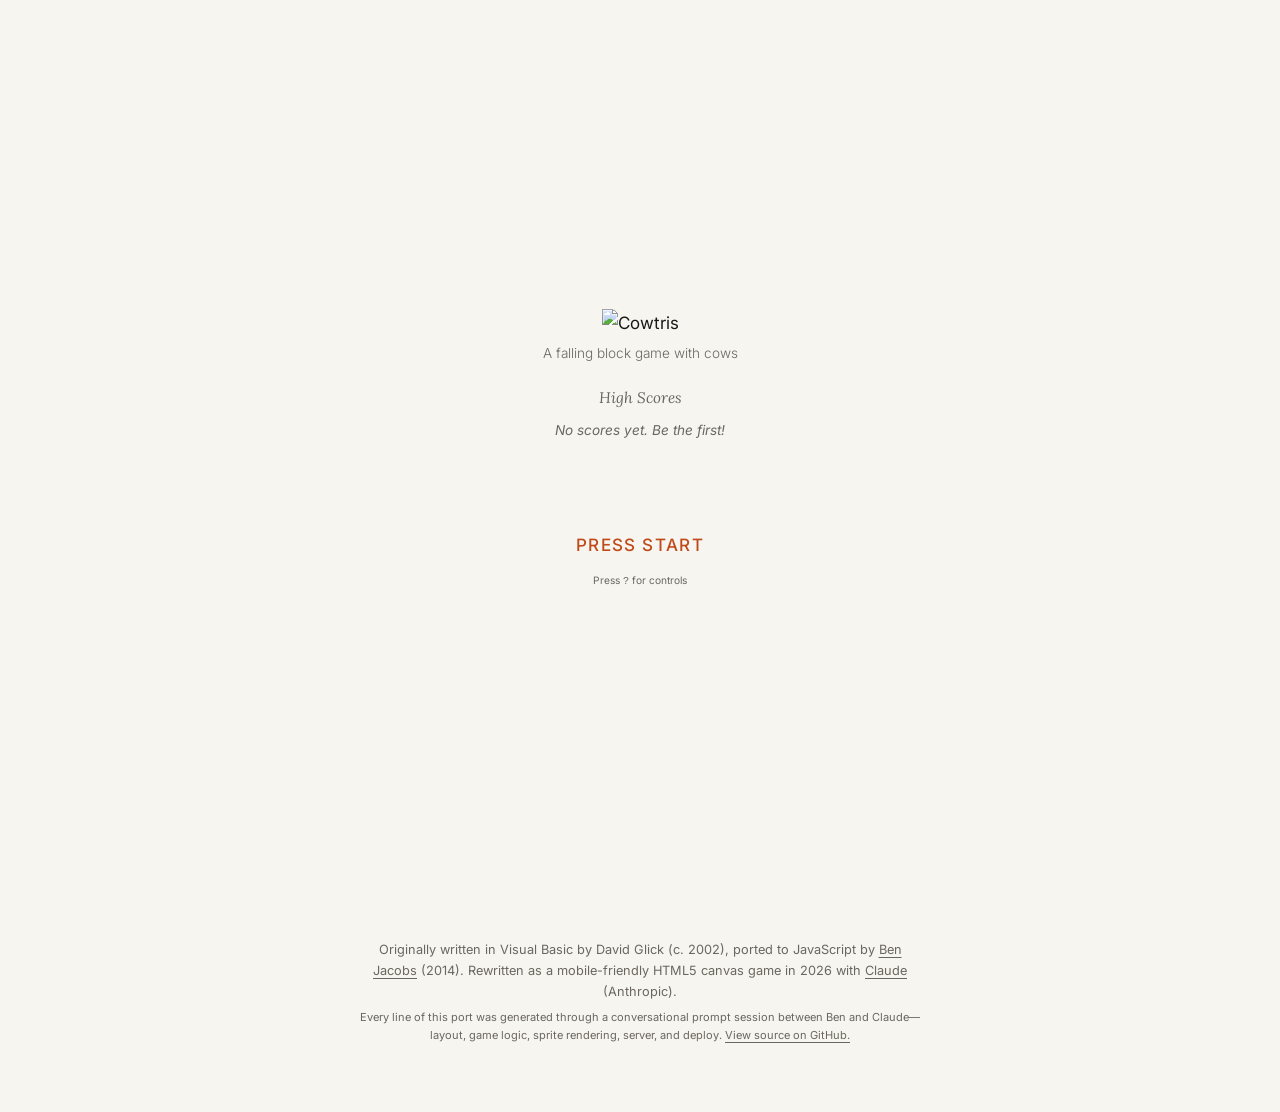
==== web/index.html @ f8af2add "Enlarge touch controls and maximize play area on mobile - Touch arrow buttons: 72x56px (was 60x50), " ====
<!DOCTYPE html>
<html lang="en" data-theme="light">
<head>
  <meta charset="UTF-8">
  <meta name="viewport" content="width=device-width, initial-scale=1.0, user-scalable=no">
  <title>Cowtris &middot; Ben Jacobs</title>
  <meta name="description" content="A falling block game with cows. Mobile-friendly Tetris variant with cow breeds.">
  <meta name="author" content="Ben Jacobs">
  <meta name="date" content="2026-03-13">
  <meta name="dcterms.created" content="2026-03-13">
  <meta name="dcterms.modified" content="2026-03-13">
  <link rel="preconnect" href="https://fonts.googleapis.com">
  <link rel="preconnect" href="https://fonts.gstatic.com" crossorigin>
  <link href="https://fonts.googleapis.com/css2?family=Lora:ital,wght@0,400;0,500;1,400;1,500&family=Inter:wght@300;400;500&display=swap" rel="stylesheet">
  <style>
    /* ── Tokens ── */
    :root {
      --bg:       #f7f5f0;
      --bg2:      #eeeae2;
      --text:     #1a1916;
      --muted:    #6b6760;
      --border:   #d8d4cc;
      --accent:   #c04a1a;
      --link:     #1a5276;
      --surface:  #ffffff;
      --cell-size: 28px;
    }

    [data-theme="dark"] {
      --bg:       #141210;
      --bg2:      #1e1b18;
      --text:     #e8e4dc;
      --muted:    #8a8680;
      --border:   #302c28;
      --accent:   #e06030;
      --link:     #7bafd4;
      --surface:  #1e1b18;
    }

    *, *::before, *::after { box-sizing: border-box; margin: 0; padding: 0; }

    html { font-size: 17px; overflow-x: hidden; }

    body {
      font-family: 'Inter', -apple-system, system-ui, sans-serif;
      background: var(--bg);
      color: var(--text);
      line-height: 1.65;
      -webkit-font-smoothing: antialiased;
      transition: background 0.25s, color 0.25s;
      min-height: 100vh;
      touch-action: pan-y;
      overflow-x: hidden;
    }

    .toggle {
      position: fixed;
      top: 1.25rem;
      right: 1.25rem;
      width: 36px;
      height: 36px;
      border-radius: 50%;
      border: 1px solid var(--border);
      background: var(--surface);
      color: var(--muted);
      cursor: pointer;
      display: flex;
      align-items: center;
      justify-content: center;
      font-size: 14px;
      transition: border-color 0.2s, background 0.25s, color 0.2s;
      z-index: 100;
    }
    .toggle:hover { border-color: var(--muted); color: var(--text); }

    .page {
      max-width: 620px;
      margin: 0 auto;
      padding: 3rem 1.5rem 4rem;
    }

    .back {
      display: inline-block;
      font-size: 0.825rem;
      color: var(--muted);
      text-decoration: none;
      margin-bottom: 1.5rem;
    }
    .back:hover { color: var(--accent); }

    /* ── Title image ── */
    .title-img {
      display: block;
      max-width: 300px;
      height: auto;
      margin-bottom: 0.15rem;
      image-rendering: pixelated;
    }

    .subtitle {
      font-size: 0.85rem;
      color: var(--muted);
      font-weight: 300;
      margin-bottom: 1.5rem;
    }

    /* ── Game Layout ── */
    .game-wrap {
      display: flex;
      gap: 1.25rem;
      align-items: flex-start;
      justify-content: center;
    }

    .board-col { flex-shrink: 0; }

    canvas#game {
      display: block;
      border: 2px solid var(--border);
      border-radius: 4px;
      image-rendering: pixelated;
    }

    .side-col {
      display: flex;
      flex-direction: column;
      gap: 0;
      width: 180px;
      min-width: 180px;
      max-width: 180px;
      flex-shrink: 0;
    }

    /* ── Info panel with cowback background ── */
    .info-panel {
      background-image: url('/assets/images/cowback.png');
      background-size: cover;
      background-position: center;
      border: 1px solid var(--border);
      border-radius: 6px;
      padding: 0.75rem 1rem;
      position: relative;
    }

    [data-theme="dark"] .info-panel {
      filter: invert(0.85) hue-rotate(180deg);
    }

    .info-table {
      width: 100%;
      border-collapse: collapse;
      table-layout: fixed;
    }

    .info-table td {
      padding: 0.4rem 0.25rem;
      font-size: 0.85rem;
      font-weight: bold;
      font-family: sans-serif;
      text-align: center;
    }

    .info-table td:first-child {
      text-align: left;
      color: var(--text);
      white-space: nowrap;
      padding-right: 0.5rem;
      width: 3rem;
    }

    .info-table td:last-child {
      color: maroon;
      text-align: right;
      font-variant-numeric: tabular-nums;
    }

    [data-theme="dark"] .info-table td:last-child { color: maroon; }

    canvas#preview {
      display: block;
      image-rendering: pixelated;
      margin: 0 auto;
      width: 80px;
      height: 40px;
    }

    .breed-name {
      font-size: 0.7rem;
      color: maroon;
      font-style: italic;
      text-align: center;
      margin-top: 0.15rem;
      white-space: nowrap;
      overflow: hidden;
      text-overflow: ellipsis;
      max-width: 100%;
    }

    /* ── Mobile info strip (hidden on desktop, shown on mobile) ── */
    .mobile-info {
      display: none;
    }

    /* ── Controls ── */
    .controls-hint {
      font-size: 0.7rem;
      color: var(--muted);
      margin-top: 1.25rem;
      text-align: center;
      line-height: 1.6;
    }

    .controls-hint kbd {
      display: inline-block;
      background: var(--bg2);
      border: 1px solid var(--border);
      border-radius: 3px;
      padding: 0.1em 0.4em;
      font-family: inherit;
      font-size: 0.65rem;
    }

    /* ── Touch Controls ── */
    .touch-controls {
      display: none;
      justify-content: center;
      gap: 0.5rem;
      margin-top: 1rem;
      flex-wrap: wrap;
    }

    .touch-btn {
      width: 60px;
      height: 60px;
      border-radius: 12px;
      border: 1px solid var(--border);
      background: var(--surface);
      color: var(--text);
      font-size: 1.4rem;
      display: flex;
      align-items: center;
      justify-content: center;
      cursor: pointer;
      user-select: none;
      -webkit-user-select: none;
      -webkit-tap-highlight-color: transparent;
      transition: background 0.1s;
    }
    .touch-btn:active { background: var(--bg2); }

    .touch-row {
      display: flex;
      gap: 0.5rem;
      justify-content: center;
    }

    /* ── Music Player ── */
    .music-bar {
      display: flex;
      align-items: center;
      flex-wrap: wrap;
      gap: 0.4rem;
      margin-top: 0.5rem;
      padding: 0.5rem 0.6rem;
      background: var(--bg2);
      border: 1px solid var(--border);
      border-radius: 6px;
      font-size: 0.7rem;
      color: var(--muted);
    }

    .music-bar button {
      background: var(--surface);
      border: 1px solid var(--border);
      border-radius: 6px;
      color: var(--text);
      cursor: pointer;
      font-size: 1.2rem;
      width: 36px;
      height: 36px;
      display: flex;
      align-items: center;
      justify-content: center;
      -webkit-tap-highlight-color: transparent;
      transition: border-color 0.2s, background 0.1s;
    }
    .music-bar button:hover { border-color: var(--muted); color: var(--accent); }
    .music-bar button:active { background: var(--bg2); }

    .music-bar .track-name {
      width: 100%;
      overflow: hidden;
      text-overflow: ellipsis;
      white-space: nowrap;
      font-size: 0.6rem;
      text-align: center;
      order: 1;
    }

    .music-bar input[type="range"] {
      flex: 1;
      min-width: 40px;
      height: 6px;
      accent-color: var(--accent);
      cursor: pointer;
    }

    /* ── Buttons ── */
    .btn-row {
      display: flex;
      gap: 0.5rem;
      margin-top: 0.75rem;
    }

    .btn {
      flex: 1;
      padding: 0.5rem;
      border: 1px solid var(--border);
      border-radius: 6px;
      background: var(--surface);
      color: var(--text);
      font-family: inherit;
      font-size: 0.75rem;
      cursor: pointer;
      transition: border-color 0.2s, background 0.1s;
    }
    .btn:hover { border-color: var(--muted); }
    .btn:active { background: var(--bg2); }

    /* ── Score Table (shared by attract + game-over) ── */
    .score-table {
      width: 100%;
      border-collapse: collapse;
      font-size: 0.8rem;
    }

    .score-table th {
      text-align: left;
      font-weight: 500;
      color: var(--muted);
      font-size: 0.65rem;
      text-transform: uppercase;
      letter-spacing: 0.06em;
      padding: 0.35rem 0;
      border-bottom: 1px solid var(--border);
    }

    .score-table td {
      padding: 0.4rem 0;
      border-bottom: 1px solid var(--border);
    }

    .score-table .rank { color: var(--muted); width: 2rem; }
    .score-table .score-col { text-align: right; font-variant-numeric: tabular-nums; }
    .score-table .rows-col { text-align: right; font-variant-numeric: tabular-nums; color: var(--muted); }
    .score-table .highlight td { color: var(--accent); font-weight: 500; }

    .score-empty {
      font-size: 0.8rem;
      color: var(--muted);
      font-style: italic;
    }

    /* ── Attract Screen (arcade-style) ── */
    .attract {
      position: fixed;
      inset: 0;
      background: var(--bg);
      z-index: 200;
      display: flex;
      flex-direction: column;
      align-items: center;
      justify-content: center;
      padding: 1.5rem;
      text-align: center;
      cursor: pointer;
    }

    .attract.hidden { display: none; }

    .attract .title-img {
      max-width: 280px;
      margin-bottom: 0.25rem;
    }

    .attract .subtitle {
      font-size: 0.8rem;
      color: var(--muted);
      margin-bottom: 1.25rem;
    }

    .attract .scores-wrap {
      width: 100%;
      max-width: 340px;
      margin-bottom: 1.5rem;
      min-height: 120px;
    }

    .attract .scores-wrap h2 {
      font-family: 'Lora', Georgia, serif;
      font-size: 0.9rem;
      font-weight: 400;
      font-style: italic;
      color: var(--muted);
      margin-bottom: 0.5rem;
    }

    .attract .score-table tr {
      opacity: 0;
      transform: translateY(6px);
      transition: opacity 0.3s ease, transform 0.3s ease;
    }

    .attract .score-table tr.revealed {
      opacity: 1;
      transform: translateY(0);
    }

    .attract .start-prompt {
      font-size: 1rem;
      font-weight: 500;
      color: var(--accent);
      animation: blink 1.2s step-end infinite;
      letter-spacing: 0.08em;
    }

    @keyframes blink {
      0%, 100% { opacity: 1; }
      50% { opacity: 0; }
    }

    .attract .help-hint {
      margin-top: 0.75rem;
      font-size: 0.6rem;
      color: var(--muted);
    }

    /* ── Help Overlay ── */
    .help-overlay {
      display: none;
      position: fixed;
      inset: 0;
      background: rgba(0,0,0,0.5);
      z-index: 300;
      align-items: center;
      justify-content: center;
    }

    .help-overlay.active { display: flex; }

    .help-box {
      background: var(--surface);
      border: 1px solid var(--border);
      border-radius: 10px;
      padding: 1.5rem 2rem;
      max-width: 320px;
      width: 90%;
    }

    .help-box h3 {
      font-family: 'Lora', Georgia, serif;
      font-size: 1rem;
      font-weight: 400;
      margin-bottom: 0.75rem;
    }

    .help-box table {
      width: 100%;
      font-size: 0.75rem;
      border-collapse: collapse;
    }

    .help-box td {
      padding: 0.3rem 0;
    }

    .help-box td:first-child {
      color: var(--muted);
      width: 40%;
    }

    .help-box kbd {
      display: inline-block;
      background: var(--bg2);
      border: 1px solid var(--border);
      border-radius: 3px;
      padding: 0.1em 0.4em;
      font-family: inherit;
      font-size: 0.65rem;
    }

    .help-box .close-help {
      margin-top: 1rem;
      width: 100%;
      padding: 0.4rem;
      border: 1px solid var(--border);
      border-radius: 6px;
      background: var(--surface);
      color: var(--text);
      font-family: inherit;
      font-size: 0.75rem;
      cursor: pointer;
    }

    /* Help button (?) */
    .help-btn {
      position: fixed;
      top: 1.25rem;
      right: 4rem;
      width: 36px;
      height: 36px;
      border-radius: 50%;
      border: 1px solid var(--border);
      background: var(--surface);
      color: var(--muted);
      cursor: pointer;
      display: flex;
      align-items: center;
      justify-content: center;
      font-size: 14px;
      font-weight: 500;
      z-index: 100;
      transition: border-color 0.2s, background 0.25s, color 0.2s;
    }
    .help-btn:hover { border-color: var(--muted); color: var(--text); }

    /* ── Scores Overlay ── */
    .scores-overlay {
      display: none;
      position: fixed;
      inset: 0;
      background: rgba(0,0,0,0.5);
      z-index: 300;
      align-items: center;
      justify-content: center;
      padding: 1rem;
    }
    .scores-overlay.active { display: flex; }

    .scores-box {
      background: var(--surface);
      border: 1px solid var(--border);
      border-radius: 10px;
      padding: 1.25rem 1.5rem;
      max-width: 380px;
      width: 90%;
      max-height: 80vh;
      overflow-y: auto;
    }
    .scores-box h3 {
      font-family: 'Lora', Georgia, serif;
      font-size: 1rem;
      font-weight: 400;
      margin-bottom: 0.75rem;
      text-align: center;
    }
    .scores-box .close-scores {
      margin-top: 0.75rem;
      width: 100%;
      padding: 0.5rem;
      border: 1px solid var(--border);
      border-radius: 6px;
      background: var(--surface);
      color: var(--text);
      font-family: inherit;
      font-size: 0.8rem;
      cursor: pointer;
    }
    .scores-box .close-scores:active { background: var(--bg2); }

    /* ── Game Over Overlay ── */
    .overlay {
      display: none;
      position: absolute;
      inset: 0;
      background: rgba(0,0,0,0.55);
      align-items: center;
      justify-content: center;
      border-radius: 4px;
      z-index: 10;
      overflow: visible;
    }

    .overlay.active { display: flex; }

    .overlay-box {
      background: var(--surface);
      border: 1px solid var(--border);
      border-radius: 8px;
      padding: 1.25rem 1.5rem;
      text-align: center;
      max-width: 220px;
      min-width: 180px;
    }

    .overlay-box h3 {
      font-family: 'Lora', Georgia, serif;
      font-size: 1.1rem;
      font-weight: 400;
      margin-bottom: 0.5rem;
    }

    .overlay-box p {
      font-size: 0.8rem;
      color: var(--muted);
      margin-bottom: 0.5rem;
    }

    .overlay-box input {
      width: 100%;
      padding: 0.4rem 0.5rem;
      border: 1px solid var(--border);
      border-radius: 4px;
      background: var(--bg);
      color: var(--text);
      font-family: inherit;
      font-size: 0.8rem;
      margin-bottom: 0.5rem;
      text-align: center;
    }

    .overlay-box .btn {
      width: 100%;
      flex: none;
    }

    .board-wrap {
      position: relative;
      display: inline-block;
    }

    /* ── Mobile: side-by-side with compact info ── */
    @media (max-width: 520px) {
      .page { padding: 0.35rem 0.5rem 0.5rem; max-width: 100%; box-sizing: border-box; }
      .back { margin-bottom: 0.15rem; font-size: 0.65rem; }
      .title-img { max-width: 100px; margin-bottom: 0; }
      .subtitle { font-size: 0.65rem; margin-bottom: 0.2rem; }

      /* Keep side-by-side layout on mobile */
      .game-wrap {
        gap: 0.5rem;
        align-items: flex-start;
        width: 100%;
        max-width: 100%;
      }

      /* Hide the separate mobile info strip — use the side-col instead */
      .mobile-info { display: none !important; }

      /* Board: height-driven so the canvas + side panel fit together */
      .board-col { flex-shrink: 0; }
      .board-wrap { max-width: 100%; }

      /* Make overlays viewport-centered on mobile so they're always usable */
      .overlay {
        position: fixed;
        inset: 0;
        border-radius: 0;
      }

      canvas#game {
        width: auto !important;
        height: calc(100vh - 270px) !important;
        height: calc(100svh - 250px) !important;
        height: calc(100dvh - 250px) !important;
        max-height: 520px;
        min-height: 180px;
        aspect-ratio: 10 / 22;
        max-width: calc(100vw - 145px);
      }

      /* Compact side column for mobile — fixed width so layout doesn't shift */
      .side-col {
        width: 115px;
        min-width: 115px;
        flex: none;
        gap: 0;
      }

      .info-panel {
        padding: 0.4rem 0.5rem;
        background-size: 250%;
      }

      .info-table td {
        display: block;
        padding: 0;
        font-size: 0.7rem;
      }

      .info-table tr {
        display: block;
        margin-bottom: 0.3rem;
      }

      .info-table td:first-child {
        font-size: 0.5rem;
        text-transform: uppercase;
        letter-spacing: 0.04em;
        color: var(--muted);
        font-weight: 500;
        padding-right: 0;
        text-align: center;
      }

      .info-table td:last-child {
        font-size: 1rem;
        text-align: center;
      }

      canvas#preview {
        width: 100%;
        max-width: 72px;
        height: auto;
        aspect-ratio: 2 / 1;
      }

      .breed-name { font-size: 0.5rem; }

      .music-bar {
        padding: 0.4rem;
        gap: 0.35rem;
        margin-top: 0.4rem;
        justify-content: center;
      }
      .music-bar button {
        width: 48px;
        height: 44px;
        font-size: 1.4rem;
        border-radius: 8px;
        flex: 1;
        min-width: 0;
      }
      .music-bar input[type="range"] {
        width: 100%;
        flex: none;
        order: 1;
        height: 10px;
      }
      .music-bar .track-name {
        font-size: 0.5rem;
        order: 2;
      }

      .btn-row { margin: 0.25rem 0 0; }
      .btn { padding: 0.3rem 0.2rem; font-size: 0.6rem; }

      .controls-hint { display: none; }
      .touch-controls {
        display: flex;
        flex-direction: column;
        align-items: center;
        gap: 0.35rem;
        margin-top: 0.35rem;
      }
      .touch-btn { width: 72px; height: 56px; border-radius: 12px; font-size: 1.5rem; }
      .touch-rotate {
        width: 232px;
        height: 54px;
        font-size: 1rem;
        letter-spacing: 0.04em;
      }
      .touch-drop {
        width: 232px;
        height: 52px;
        font-size: 1rem;
        letter-spacing: 0.05em;
      }
      .touch-row { gap: 0.5rem; }

      .scoreboard { margin-top: 1rem; }
      footer { margin-top: 1rem; font-size: 0.6rem; }
    }

    /* Very small phones (iPhone SE etc) */
    @media (max-width: 375px) {
      .touch-btn { width: 64px; height: 52px; font-size: 1.3rem; }
      .touch-rotate { width: 212px; height: 50px; }
      .touch-drop { width: 212px; height: 48px; }
    }

    /* Tall phones (Pro Max, etc) — give the board even more room */
    @media (max-width: 520px) and (min-height: 800px) {
      canvas#game {
        height: calc(100dvh - 260px) !important;
        max-height: 580px;
      }
    }

    /* Touch devices that are wide enough for side-by-side (tablets) */
    @media (pointer: coarse) and (min-width: 521px) {
      .controls-hint { display: none; }
      .touch-controls {
        display: flex;
        flex-direction: column;
        align-items: center;
        gap: 0.5rem;
        margin-top: 1rem;
      }
    }

    /* Short viewports (small laptops, split-screen) — scale board to fit */
    @media (min-width: 521px) and (max-height: 750px) {
      .page { padding: 0.5rem 1.5rem 1rem; }
      .title-img { max-width: 180px; margin-bottom: 0; }
      .subtitle { margin-bottom: 0.5rem; }
      canvas#game {
        width: auto !important;
        height: calc(100vh - 160px) !important;
        height: calc(100svh - 140px) !important;
        min-height: 200px;
        aspect-ratio: 10 / 22;
        image-rendering: pixelated;
      }
      .controls-hint { margin-top: 0.5rem; }
      .music-bar { margin-top: 0.35rem; }
      .btn-row { margin-top: 0.35rem; }
      footer { margin-top: 0.75rem; }
    }

    footer {
      margin-top: 2.5rem;
      font-size: 0.75rem;
      color: var(--muted);
      text-align: center;
    }
    footer a { color: inherit; text-decoration: underline; text-underline-offset: 3px; }
  </style>
</head>
<body>

  <button class="toggle" id="themeToggle" aria-label="Toggle dark mode" title="Toggle dark mode">☀︎</button>
  <button class="help-btn" id="helpBtn" aria-label="Help" title="Keyboard shortcuts">?</button>

  <!-- Arcade attract screen -->
  <div class="attract" id="attractScreen">
    <img src="/assets/images/title.png" alt="Cowtris" class="title-img" style="image-rendering:pixelated;">
    <p class="subtitle">A falling block game with cows</p>
    <div class="scores-wrap">
      <h2>High Scores</h2>
      <div id="attractScores"><p class="score-empty">Loading...</p></div>
    </div>
    <div class="start-prompt" id="startPrompt">PRESS START</div>
    <div class="help-hint">Press <kbd>?</kbd> for controls</div>
  </div>

  <!-- Help overlay -->
  <div class="help-overlay" id="helpOverlay">
    <div class="help-box">
      <h3>Controls</h3>
      <table>
        <tr><td><kbd>&larr;</kbd> <kbd>&rarr;</kbd></td><td>Move piece</td></tr>
        <tr><td><kbd>&uarr;</kbd></td><td>Rotate</td></tr>
        <tr><td><kbd>&darr;</kbd></td><td>Soft drop</td></tr>
        <tr><td><kbd>Space</kbd></td><td>Fast drop</td></tr>
        <tr><td><kbd>P</kbd></td><td>Pause</td></tr>
        <tr><td><kbd>N</kbd></td><td>New game</td></tr>
        <tr><td><kbd>M</kbd></td><td>Music on/off</td></tr>
        <tr><td><kbd>?</kbd></td><td>This help</td></tr>
      </table>
      <button class="close-help" id="closeHelp">Got it</button>
    </div>
  </div>

  <!-- Scores overlay -->
  <div class="scores-overlay" id="scoresOverlay">
    <div class="scores-box">
      <h3>High Scores</h3>
      <div id="scoresContent"><p class="score-empty">Loading...</p></div>
      <button class="close-scores" id="closeScores">Close</button>
    </div>
  </div>

  <div class="page">

    <a class="back" href="https://benbybenjacobs.com">&larr; benbybenjacobs.com</a>

    <img src="/assets/images/title.png" alt="Cowtris" class="title-img">
    <p class="subtitle">A falling block game with cows</p>

    <div class="game-wrap">
      <div class="board-col">
        <div class="board-wrap">
          <canvas id="game"></canvas>
          <div class="overlay" id="overlayGameOver">
            <div class="overlay-box">
              <h3>Game Over</h3>
              <p id="finalScoreText">Score: 0</p>
              <input type="text" id="nameInput" placeholder="Your name" maxlength="20" autocomplete="off">
              <button class="btn" id="submitScoreBtn">Submit Score</button>
            </div>
          </div>
          <div class="overlay" id="overlayPaused">
            <div class="overlay-box">
              <h3>Paused</h3>
              <p>Press <kbd>P</kbd> or tap to resume</p>
            </div>
          </div>
        </div>
        <div class="btn-row">
          <button class="btn" id="btnNew">New Game</button>
          <button class="btn" id="btnPause">Pause</button>
          <button class="btn" id="btnScores">Scores</button>
        </div>
      </div>

      <div class="side-col">
        <div class="info-panel">
          <table class="info-table">
            <tr><td>Score</td><td id="dispScore">0</td></tr>
            <tr><td>Rows</td><td id="dispRows">0</td></tr>
            <tr><td>Level</td><td id="dispLevel">0</td></tr>
            <tr>
              <td>Next</td>
              <td>
                <canvas id="preview" width="80" height="40"></canvas>
                <div class="breed-name" id="breedName">&nbsp;</div>
              </td>
            </tr>
          </table>
        </div>
        <div class="music-bar" id="musicBar">
          <button id="musicToggle" title="Play/Pause music">&#9654;</button>
          <button id="musicSkip" title="Next track">&#x23ED;</button>
          <input type="range" id="musicVol" min="0" max="100" value="30" title="Volume">
          <span class="track-name" id="trackName">Music off</span>
        </div>
      </div>

      <!-- Mobile-only: compact info strip below the board -->
      <div class="mobile-info">
        <div class="mobile-stats">
          <div class="stat"><span class="stat-label">Score</span><span class="stat-value" id="dispScoreM">0</span></div>
          <div class="stat"><span class="stat-label">Rows</span><span class="stat-value" id="dispRowsM">0</span></div>
          <div class="stat"><span class="stat-label">Level</span><span class="stat-value" id="dispLevelM">0</span></div>
        </div>
        <div class="preview-cell">
          <canvas id="previewM" width="80" height="40"></canvas>
          <div class="breed-name" id="breedNameM">&nbsp;</div>
        </div>
      </div>
    </div>

    <div class="controls-hint">
      Press <kbd>?</kbd> for controls
    </div>

    <div class="touch-controls" id="touchControls">
      <div class="touch-row">
        <button class="touch-btn touch-rotate" data-action="rotate">&#x21BB; Rotate</button>
      </div>
      <div class="touch-row">
        <button class="touch-btn" data-action="left">&#x25C0;</button>
        <button class="touch-btn" data-action="down">&#x25BC;</button>
        <button class="touch-btn" data-action="right">&#x25B6;</button>
      </div>
      <div class="touch-row">
        <button class="touch-btn touch-drop" data-action="drop">DROP</button>
      </div>
    </div>

    <footer>
      <p>
        Originally written in Visual Basic by David Glick (c. 2002), ported to JavaScript by
        <a href="https://benbybenjacobs.com">Ben Jacobs</a> (2014).
        Rewritten as a mobile-friendly HTML5 canvas game in 2026 with
        <a href="https://claude.ai">Claude</a> (Anthropic).
      </p>
      <p style="margin-top:0.35rem; font-size:0.65rem;">
        Every line of this port was generated through a conversational prompt session
        between Ben and Claude&mdash;layout, game logic, sprite rendering, server, and deploy.
        <a href="https://github.com/benmj/cowtris">View source on GitHub.</a>
      </p>
    </footer>

  </div>

  <!-- Original sound effects -->
  <audio id="audio_madcow" src="/assets/sounds/madcow.wav" preload="auto"></audio>
  <audio id="audio_row" src="/assets/sounds/Zap.wav" preload="auto"></audio>
  <audio id="audio_multirow" src="/assets/sounds/Zap2.wav" preload="auto"></audio>
  <audio id="audio_gameover" src="/assets/sounds/Die.wav" preload="auto"></audio>

<script>
(() => {
  // ── Theme Toggle ──
  const toggle = document.getElementById('themeToggle');
  const htmlEl = document.documentElement;
  const savedTheme = localStorage.getItem('theme') || 'light';
  htmlEl.setAttribute('data-theme', savedTheme);
  toggle.textContent = savedTheme === 'dark' ? '☀︎' : '☽';
  toggle.addEventListener('click', () => {
    const next = htmlEl.getAttribute('data-theme') === 'dark' ? 'light' : 'dark';
    htmlEl.setAttribute('data-theme', next);
    toggle.textContent = next === 'dark' ? '☀︎' : '☽';
    localStorage.setItem('theme', next);
  });

  // ── Constants (matching original) ──
  const COLS = 10;
  const ROWS = 22;
  const BLOCK_SIZE = 20; // Original sprite size
  const GAME_AREA_COLOR = 'rgb(213, 204, 187)';
  const API_BASE = '/api';

  // ── Piece definitions (from original NormalCowDef) ──
  // Each: [cx, cy, ox0, oy0, ox1, oy1, ox2, oy2, ox3, oy3]
  const COW_DEFS = [
    [5, 0, -1, 0,  0, 0,  1, 0,  2, 0],   // Guernsey (I)
    [5, 1, -1,-1, -1, 0,  0, 0,  1, 0],   // Aberdeen Angus (J)
    [5, 1,  1,-1, -1, 0,  0, 0,  1, 0],   // Ayrshire (L)
    [5, 1, -1,-1,  0,-1,  0, 0,  1, 0],   // Hereford (S)
    [5, 1,  0,-1,  1,-1, -1, 0,  0, 0],   // Jersey (Z)
    [5, 0, -1, 0,  0, 0,  1, 0,  0, 1],   // Texas Longhorn (T)
    [5, 1,  0,-1,  1,-1,  0, 0,  1, 0],   // Holstein (O)
  ];

  const BREED_NAMES = [
    'Guernsey', 'Aberdeen Angus', 'Ayrshire', 'Hereford',
    'Jersey', 'Texas Longhorn', 'Holstein'
  ];

  // ── Scoring (matching original) ──
  const LINE_SCORES = [0, 50, 150, 500, 1000];

  // ── Sprite sheets ──
  const cowMap = new Image();
  cowMap.src = '/assets/images/source.png';
  const nextCows = new Image();
  nextCows.src = '/assets/images/next.png';

  // ── Sound (matching original multi-channel approach) ──
  const CHANNEL_MAX = 10;
  const channels = [];
  for (let i = 0; i < CHANNEL_MAX; i++) {
    channels.push({ audio: new Audio(), finished: -1 });
  }

  function playSound(id) {
    const src = document.getElementById('audio_' + id);
    if (!src) return;
    const now = Date.now();
    for (let i = 0; i < channels.length; i++) {
      if (channels[i].finished < now) {
        channels[i].finished = now + (src.duration * 1000 || 1000);
        channels[i].audio.src = src.src;
        channels[i].audio.load();
        channels[i].audio.play().catch(() => {});
        break;
      }
    }
  }

  // ── Canvas Setup ──
  const canvas = document.getElementById('game');
  const ctx = canvas.getContext('2d');
  const previewCanvas = document.getElementById('preview');
  const previewCtx = previewCanvas.getContext('2d');

  function getCellSize() {
    return parseInt(getComputedStyle(document.documentElement).getPropertyValue('--cell-size'));
  }

  // The game renders at the original BLOCK_SIZE internally,
  // then we scale the canvas with CSS for responsive display
  canvas.width = COLS * BLOCK_SIZE;
  canvas.height = ROWS * BLOCK_SIZE;

  function isMobileLayout() {
    return window.innerWidth <= 520;
  }

  function isShortViewport() {
    return window.innerWidth > 520 && window.innerHeight <= 750;
  }

  function resizeCanvas() {
    if (isMobileLayout() || isShortViewport()) {
      // Let CSS handle sizing (height-driven + aspect-ratio)
      canvas.style.width = '';
      canvas.style.height = '';
    } else {
      const cs = getCellSize();
      canvas.style.width = (COLS * cs) + 'px';
      canvas.style.height = (ROWS * cs) + 'px';
    }
  }
  resizeCanvas();

  // ── Cow / Piece Object ──
  function createCow(breed) {
    const def = COW_DEFS[breed];
    return {
      breed: breed,
      rotation: 0,
      cx: def[0],
      cy: def[1],
      offsets: [
        { x: def[2], y: def[3] },
        { x: def[4], y: def[5] },
        { x: def[6], y: def[7] },
        { x: def[8], y: def[9] },
      ]
    };
  }

  function cowPositions(cow) {
    return cow.offsets.map(o => ({ x: o.x + cow.cx, y: o.y + cow.cy }));
  }

  function cloneCow(cow) {
    return {
      breed: cow.breed,
      rotation: cow.rotation,
      cx: cow.cx,
      cy: cow.cy,
      offsets: cow.offsets.map(o => ({ x: o.x, y: o.y }))
    };
  }

  function rotateCow(cow) {
    cow.rotation = (cow.rotation + 1) % 4;
    for (let i = 0; i < 4; i++) {
      const x = cow.offsets[i].x;
      const y = cow.offsets[i].y;
      cow.offsets[i].x = -y;
      cow.offsets[i].y = x;
    }
  }

  // ── Board State ──
  let board = [];
  let boardBreeds = []; // track which breed occupies each cell for drawing

  function initBoard() {
    board = [];
    boardBreeds = [];
    for (let r = 0; r < ROWS; r++) {
      board.push(new Array(COLS).fill(0));
      boardBreeds.push(new Array(COLS).fill(-1));
    }
  }

  // Store what rotation+block index each settled cell had, for sprite drawing
  let boardSprites = []; // [row][col] = { breed, blockIdx, rotation } or null
  function initBoardSprites() {
    boardSprites = [];
    for (let r = 0; r < ROWS; r++) {
      boardSprites.push(new Array(COLS).fill(null));
    }
  }

  function isConflicted(cow) {
    const positions = cowPositions(cow);
    for (const p of positions) {
      if (p.x < 0 || p.x >= COLS) return true;
      if (p.y >= ROWS) return true;
      if (p.y >= 0 && board[p.y][p.x] === 1) return true;
    }
    return false;
  }

  // ── Drawing with original sprite sheet ──
  // source.png layout: each row is a breed (0-9), each column set is
  // (block0_rot0, block1_rot0, block2_rot0, block3_rot0, block0_rot1, ...)
  // So sprite x = (blockIndex + 4 * rotation) * BLOCK_SIZE
  //    sprite y = breed * BLOCK_SIZE

  function drawCowOnCanvas(context, cow) {
    const positions = cowPositions(cow);
    for (let i = 0; i < positions.length; i++) {
      const p = positions[i];
      const sx = (i + 4 * cow.rotation) * BLOCK_SIZE;
      const sy = cow.breed * BLOCK_SIZE;
      context.drawImage(cowMap, sx, sy, BLOCK_SIZE, BLOCK_SIZE,
        p.x * BLOCK_SIZE, p.y * BLOCK_SIZE, BLOCK_SIZE, BLOCK_SIZE);
    }
  }

  function eraseCowOnCanvas(context, cow) {
    const positions = cowPositions(cow);
    context.fillStyle = GAME_AREA_COLOR;
    for (const p of positions) {
      context.fillRect(p.x * BLOCK_SIZE, p.y * BLOCK_SIZE, BLOCK_SIZE, BLOCK_SIZE);
    }
  }

  // For settled blocks, we need to redraw from stored sprite info
  function addToBoard(cow) {
    const positions = cowPositions(cow);
    for (let i = 0; i < positions.length; i++) {
      const p = positions[i];
      if (p.y >= 0 && p.y < ROWS) {
        board[p.y][p.x] = 1;
        boardSprites[p.y][p.x] = {
          breed: cow.breed,
          blockIdx: i,
          rotation: cow.rotation
        };
      }
    }
  }

  // Redraw settled board from scratch (needed after row clears)
  function redrawBoard() {
    ctx.fillStyle = GAME_AREA_COLOR;
    ctx.fillRect(0, 0, canvas.width, canvas.height);
    for (let r = 0; r < ROWS; r++) {
      for (let c = 0; c < COLS; c++) {
        const sp = boardSprites[r][c];
        if (sp) {
          const sx = (sp.blockIdx + 4 * sp.rotation) * BLOCK_SIZE;
          const sy = sp.breed * BLOCK_SIZE;
          ctx.drawImage(cowMap, sx, sy, BLOCK_SIZE, BLOCK_SIZE,
            c * BLOCK_SIZE, r * BLOCK_SIZE, BLOCK_SIZE, BLOCK_SIZE);
        }
      }
    }
  }

  // Mobile preview canvas
  const previewMCanvas = document.getElementById('previewM');
  const previewMCtx = previewMCanvas.getContext('2d');

  function drawPreview(cow) {
    const name = BREED_NAMES[cow.breed];
    // Desktop preview
    previewCtx.fillStyle = 'rgb(221, 204, 187)';
    previewCtx.fillRect(0, 0, 80, 40);
    previewCtx.drawImage(nextCows, 0, cow.breed * 40, 80, 40, 0, 0, 80, 40);
    document.getElementById('breedName').textContent = name;
    // Mobile preview
    previewMCtx.fillStyle = 'rgb(221, 204, 187)';
    previewMCtx.fillRect(0, 0, 80, 40);
    previewMCtx.drawImage(nextCows, 0, cow.breed * 40, 80, 40, 0, 0, 80, 40);
    document.getElementById('breedNameM').textContent = name;
  }

  // ── Game State ──
  let piece = null;
  let nextPiece = null;
  let score = 0;
  let level = 0;
  let rowsCleared = 0;
  let playing = false;
  let paused = false;
  let gameOverFlag = false;
  let gameInterval = null;
  let dropIntervalID = null;
  let lastHighlightRank = -1;

  function getTimerInterval() {
    return 1000 * (0.5 - (0.0472 * level));
  }

  function startTimer() {
    stopTimer();
    gameInterval = setInterval(advancePiece, getTimerInterval());
  }

  function stopTimer() {
    if (gameInterval) { clearInterval(gameInterval); gameInterval = null; }
  }

  function clearDrop() {
    if (dropIntervalID) { clearInterval(dropIntervalID); dropIntervalID = null; }
  }

  // ── Row clearing (matching original logic) ──
  function checkRowCompletions(numZapped) {
    numZapped = numZapped || 0;
    let recurse = false;

    for (let r = 0; r < board.length; r++) {
      let sum = 0;
      for (let c = 0; c < COLS; c++) sum += board[r][c];
      if (sum === COLS) {
        zapRow(r);
        recurse = true;
        break;
      }
    }

    if (recurse) {
      checkRowCompletions(numZapped + 1);
    } else {
      rowCompletionsFinished(numZapped);
    }
  }

  function zapRow(rowNum) {
    board.splice(rowNum, 1);
    board.unshift(new Array(COLS).fill(0));
    boardSprites.splice(rowNum, 1);
    boardSprites.unshift(new Array(COLS).fill(null));
    redrawBoard();
  }

  function rowCompletionsFinished(numZapped) {
    if (numZapped > 0) {
      // Update level
      if (Math.floor((rowsCleared + numZapped) / 10) === level + 1) {
        level++;
        startTimer();
      }
      // Update score
      score += LINE_SCORES[numZapped] * (level + 1);
      rowsCleared += numZapped;

      if (numZapped > 1) {
        playSound('multirow');
      } else {
        playSound('row');
      }
      updateDisplay();
    }
  }

  // ── Core Game Actions (matching original) ──
  function advancePiece() {
    if (!gameInterval && !dropIntervalID) return;

    const provisional = cloneCow(piece);
    provisional.cy++;

    if (isConflicted(provisional)) {
      addToBoard(piece);
      clearDrop();
      checkRowCompletions();
      newPiece();
    } else {
      eraseCowOnCanvas(ctx, piece);
      piece.cy++;
      drawCowOnCanvas(ctx, piece);
    }
  }

  function movePieceLeft() {
    if (!gameInterval || paused) return;
    const provisional = cloneCow(piece);
    provisional.cx--;
    if (!isConflicted(provisional)) {
      eraseCowOnCanvas(ctx, piece);
      piece.cx--;
      drawCowOnCanvas(ctx, piece);
    }
  }

  function movePieceRight() {
    if (!gameInterval || paused) return;
    const provisional = cloneCow(piece);
    provisional.cx++;
    if (!isConflicted(provisional)) {
      eraseCowOnCanvas(ctx, piece);
      piece.cx++;
      drawCowOnCanvas(ctx, piece);
    }
  }

  function rotatePiece() {
    if (!gameInterval || paused) return;
    const provisional = cloneCow(piece);
    rotateCow(provisional);
    if (!isConflicted(provisional)) {
      eraseCowOnCanvas(ctx, piece);
      rotateCow(piece);
      drawCowOnCanvas(ctx, piece);
    }
    // No wall kicks — matching original behavior
  }

  function dropPiece() {
    if (!gameInterval || paused) return;
    // Original: sets a fast interval, not instant drop
    dropIntervalID = setInterval(advancePiece, 10);
  }

  function softDrop() {
    if (!gameInterval || paused) return;
    advancePiece();
  }

  function newPiece() {
    piece = cloneCow(nextPiece);
    // Reset center to definition start position
    const def = COW_DEFS[piece.breed];
    piece.cx = def[0];
    piece.cy = def[1];
    // Re-clone offsets from definition (reset rotation)
    piece.offsets = [
      { x: def[2], y: def[3] },
      { x: def[4], y: def[5] },
      { x: def[6], y: def[7] },
      { x: def[8], y: def[9] },
    ];
    piece.rotation = 0;

    nextPiece = createCow(Math.floor(Math.random() * 7));
    drawPreview(nextPiece);

    if (isConflicted(piece)) {
      doGameOver();
    } else {
      drawCowOnCanvas(ctx, piece);
    }
  }

  function doGameOver() {
    stopTimer();
    clearDrop();
    playing = false;
    gameOverFlag = true;
    playSound('gameover');
    showGameOver();
  }

  function togglePause() {
    if (!playing || gameOverFlag) return;
    paused = !paused;
    if (paused) {
      stopTimer();
      document.getElementById('overlayPaused').classList.add('active');
    } else {
      startTimer();
      document.getElementById('overlayPaused').classList.remove('active');
    }
  }

  // ── New Game ──
  function newGame() {
    initBoard();
    initBoardSprites();

    ctx.fillStyle = GAME_AREA_COLOR;
    ctx.fillRect(0, 0, canvas.width, canvas.height);

    score = 0;
    level = 0;
    rowsCleared = 0;
    playing = true;
    paused = false;
    gameOverFlag = false;
    lastHighlightRank = -1;

    piece = createCow(Math.floor(Math.random() * 7));
    nextPiece = createCow(Math.floor(Math.random() * 7));

    drawCowOnCanvas(ctx, piece);
    drawPreview(nextPiece);

    updateDisplay();
    startTimer();
    hideOverlays();

    playSound('madcow');
  }

  function updateDisplay() {
    document.getElementById('dispScore').textContent = score;
    document.getElementById('dispLevel').textContent = level;
    document.getElementById('dispRows').textContent = rowsCleared;
    // Mobile mirrors
    document.getElementById('dispScoreM').textContent = score;
    document.getElementById('dispLevelM').textContent = level;
    document.getElementById('dispRowsM').textContent = rowsCleared;
  }

  function hideOverlays() {
    document.getElementById('overlayGameOver').classList.remove('active');
    document.getElementById('overlayPaused').classList.remove('active');
  }

  function showGameOver() {
    document.getElementById('finalScoreText').textContent =
      'Score: ' + score + ' \u00B7 ' + rowsCleared + ' rows \u00B7 Level ' + level;
    document.getElementById('nameInput').value = localStorage.getItem('cowtris_name') || '';
    document.getElementById('overlayGameOver').classList.add('active');
    setTimeout(() => document.getElementById('nameInput').focus(), 100);
  }

  // ── Keyboard Controls (matching original keycodes) ──
  document.addEventListener('keydown', (e) => {
    // Let text input receive all keys normally
    if (document.activeElement && document.activeElement.tagName === 'INPUT') {
      if (e.key === 'Enter') { submitScore(); }
      return;
    }

    if (gameOverFlag && document.getElementById('overlayGameOver').classList.contains('active')) {
      if (e.key === 'Enter') { submitScore(); return; }
    }

    switch (e.keyCode || e.which) {
      case 32: // Space — drop (fast advance, not instant)
        e.preventDefault();
        if (playing && !paused && !gameOverFlag) dropPiece();
        break;
      case 37: // Left
        e.preventDefault();
        if (playing && !gameOverFlag) movePieceLeft();
        break;
      case 38: // Up — rotate
        e.preventDefault();
        if (playing && !gameOverFlag) rotatePiece();
        break;
      case 39: // Right
        e.preventDefault();
        if (playing && !gameOverFlag) movePieceRight();
        break;
      case 40: // Down — advance
        e.preventDefault();
        if (playing && !gameOverFlag) softDrop();
        break;
      case 78: // N — new game
        e.preventDefault();
        if (playing) newGame();
        break;
      case 80: // P — pause
        e.preventDefault();
        togglePause();
        break;
      case 77: // M — music toggle
        e.preventDefault();
        if (musicPlaying) pauseMusic();
        else playMusic();
        break;
    }
    // ? key (shift+/ on US keyboards, or direct)
    if (e.key === '?') {
      e.preventDefault();
      toggleHelp();
    }
  });

  // ── Touch Controls ──
  document.querySelectorAll('.touch-btn').forEach(btn => {
    const action = btn.dataset.action;

    function doAction() {
      if (!playing || gameOverFlag) return;
      if (paused) return;
      switch (action) {
        case 'left':   movePieceLeft(); break;
        case 'right':  movePieceRight(); break;
        case 'down':   softDrop(); break;
        case 'rotate': rotatePiece(); break;
        case 'drop':   dropPiece(); break;
      }
    }

    let repeatTimer = null;
    let repeatInterval = null;

    btn.addEventListener('touchstart', (e) => {
      e.preventDefault();
      doAction();
      if (action === 'left' || action === 'right' || action === 'down') {
        repeatTimer = setTimeout(() => {
          repeatInterval = setInterval(doAction, 35);
        }, 100);
      }
    });

    btn.addEventListener('touchend', (e) => {
      e.preventDefault();
      clearTimeout(repeatTimer);
      clearInterval(repeatInterval);
    });

    btn.addEventListener('touchcancel', () => {
      clearTimeout(repeatTimer);
      clearInterval(repeatInterval);
    });

    btn.addEventListener('mousedown', (e) => {
      e.preventDefault();
      doAction();
    });
  });

  document.getElementById('overlayPaused').addEventListener('click', togglePause);
  document.getElementById('overlayPaused').addEventListener('touchend', (e) => {
    e.preventDefault();
    togglePause();
  });

  // ── Buttons ──
  document.getElementById('btnNew').addEventListener('click', newGame);
  document.getElementById('btnPause').addEventListener('click', togglePause);
  document.getElementById('btnScores').addEventListener('click', showScoresOverlay);
  document.getElementById('closeScores').addEventListener('click', hideScoresOverlay);
  document.getElementById('scoresOverlay').addEventListener('click', (e) => {
    if (e.target === document.getElementById('scoresOverlay')) hideScoresOverlay();
  });

  // ── Score Submission ──
  document.getElementById('submitScoreBtn').addEventListener('click', submitScore);
  document.getElementById('submitScoreBtn').addEventListener('touchend', (e) => {
    e.preventDefault();
    submitScore();
  });

  let submitting = false;
  async function submitScore() {
    if (submitting) return;
    submitting = true;
    const name = document.getElementById('nameInput').value.trim() || 'Anonymous';
    localStorage.setItem('cowtris_name', name);

    if (score === 0) {
      hideOverlays();
      submitting = false;
      return;
    }

    let highlightRank = -1;
    try {
      const res = await fetch(API_BASE + '/scores', {
        method: 'POST',
        headers: { 'Content-Type': 'application/json' },
        body: JSON.stringify({ name: name, score: score, rows_cleared: rowsCleared })
      });
      if (res.ok) {
        cachedScores = await res.json();
        // Find the player's entry to highlight
        for (let i = 0; i < cachedScores.length; i++) {
          if (cachedScores[i].name === name && cachedScores[i].score === score) {
            highlightRank = i;
            break;
          }
        }
      }
    } catch (e) {
      console.error('Failed to submit score:', e);
    }

    hideOverlays();
    showScoresOverlay(highlightRank);
    submitting = false;
  }

  // ── Scores Overlay ──
  async function showScoresOverlay(highlightRank) {
    if (typeof highlightRank !== 'number') highlightRank = -1;
    if (cachedScores.length === 0) await loadScoreboard();
    document.getElementById('scoresContent').innerHTML = buildScoreHTML(cachedScores, highlightRank);
    document.getElementById('scoresOverlay').classList.add('active');
  }

  function hideScoresOverlay() {
    document.getElementById('scoresOverlay').classList.remove('active');
  }

  // ── Scoreboard ──
  let cachedScores = [];

  async function loadScoreboard() {
    try {
      const res = await fetch(API_BASE + '/scores');
      if (res.ok) {
        cachedScores = await res.json();
      }
    } catch (e) {}
  }

  function buildScoreHTML(scores, highlightRank) {
    if (!scores || scores.length === 0) {
      return '<p class="score-empty">No scores yet. Be the first!</p>';
    }
    let html = '<table class="score-table"><thead><tr>' +
      '<th class="rank">#</th><th>Name</th>' +
      '<th class="score-col">Score</th><th class="rows-col">Rows</th>' +
      '</tr></thead><tbody>';
    scores.forEach((s, i) => {
      const hl = i === highlightRank ? ' class="highlight"' : '';
      html += '<tr' + hl + '>' +
        '<td class="rank">' + (i + 1) + '</td>' +
        '<td>' + escHtml(s.name) + '</td>' +
        '<td class="score-col">' + Number(s.score).toLocaleString() + '</td>' +
        '<td class="rows-col">' + s.rows_cleared + '</td>' +
        '</tr>';
    });
    html += '</tbody></table>';
    return html;
  }

  // ── Attract Screen ──
  const attractScreen = document.getElementById('attractScreen');
  let attractDismissed = false;

  async function showAttractScreen() {
    await loadScoreboard();
    const container = document.getElementById('attractScores');
    container.innerHTML = buildScoreHTML(cachedScores, -1);
    // Progressive reveal: fade in rows one by one
    const rows = container.querySelectorAll('tr');
    rows.forEach((row, i) => {
      setTimeout(() => row.classList.add('revealed'), 150 * (i + 1));
    });
    // Touch-friendly prompt
    const isTouchDevice = 'ontouchstart' in window || navigator.maxTouchPoints > 0;
    document.getElementById('startPrompt').textContent =
      isTouchDevice ? 'TAP TO PLAY' : 'PRESS START';
  }

  function dismissAttract() {
    if (attractDismissed) return;
    attractDismissed = true;
    attractScreen.classList.add('hidden');
    playSound('madcow');
    if (localStorage.getItem('cowtris_music') !== '0') {
      playMusic();
    }
    newGame();
  }

  attractScreen.addEventListener('click', dismissAttract);
  attractScreen.addEventListener('touchend', (e) => { e.preventDefault(); dismissAttract(); });
  document.addEventListener('keydown', function attractKey(e) {
    if (!attractDismissed && !document.getElementById('helpOverlay').classList.contains('active')) {
      if (e.key === '?') { toggleHelp(); return; }
      dismissAttract();
      document.removeEventListener('keydown', attractKey);
    }
  });

  // ── Help Overlay ──
  function toggleHelp() {
    document.getElementById('helpOverlay').classList.toggle('active');
  }
  document.getElementById('helpBtn').addEventListener('click', toggleHelp);
  document.getElementById('closeHelp').addEventListener('click', toggleHelp);
  document.getElementById('helpOverlay').addEventListener('click', (e) => {
    if (e.target === document.getElementById('helpOverlay')) toggleHelp();
  });

  function escHtml(s) {
    const d = document.createElement('div');
    d.textContent = s;
    return d.innerHTML;
  }

  // ── Resize handling ──
  let resizeTimeout;
  window.addEventListener('resize', () => {
    clearTimeout(resizeTimeout);
    resizeTimeout = setTimeout(resizeCanvas, 100);
  });

  // ── Music Player ──
  const TRACK_COUNT = 18;
  const musicAudio = new Audio();
  musicAudio.loop = false;
  let musicPlaying = false;
  let currentTrack = 0;

  // Shuffle order so it's not always the same sequence
  const trackOrder = Array.from({length: TRACK_COUNT}, (_, i) => i + 1);
  for (let i = trackOrder.length - 1; i > 0; i--) {
    const j = Math.floor(Math.random() * (i + 1));
    [trackOrder[i], trackOrder[j]] = [trackOrder[j], trackOrder[i]];
  }

  musicAudio.volume = 0.3;
  const volSlider = document.getElementById('musicVol');
  const trackNameEl = document.getElementById('trackName');
  const musicToggleBtn = document.getElementById('musicToggle');

  volSlider.addEventListener('input', () => {
    musicAudio.volume = volSlider.value / 100;
    localStorage.setItem('cowtris_vol', volSlider.value);
  });

  // Restore saved volume
  const savedVol = localStorage.getItem('cowtris_vol');
  if (savedVol !== null) {
    volSlider.value = savedVol;
    musicAudio.volume = savedVol / 100;
  }

  function loadTrack(index) {
    const trackNum = trackOrder[index % trackOrder.length];
    musicAudio.src = '/assets/music/midi' + trackNum + '.mp3';
    trackNameEl.textContent = 'Track ' + trackNum;
  }

  function playMusic() {
    if (!musicPlaying) {
      loadTrack(currentTrack);
    }
    musicAudio.play().then(() => {
      musicPlaying = true;
      musicToggleBtn.textContent = '\u23F8'; // pause symbol
      localStorage.setItem('cowtris_music', '1');
    }).catch(() => {});
  }

  function pauseMusic() {
    musicAudio.pause();
    musicPlaying = false;
    musicToggleBtn.textContent = '\u25B6'; // play symbol
    localStorage.setItem('cowtris_music', '0');
  }

  function nextTrack() {
    currentTrack = (currentTrack + 1) % trackOrder.length;
    loadTrack(currentTrack);
    if (musicPlaying) {
      musicAudio.play().catch(() => {});
    }
  }

  musicAudio.addEventListener('ended', nextTrack);

  document.getElementById('musicToggle').addEventListener('click', () => {
    if (musicPlaying) pauseMusic();
    else playMusic();
  });

  document.getElementById('musicSkip').addEventListener('click', nextTrack);

  if (localStorage.getItem('cowtris_music') !== '0') {
    trackNameEl.textContent = 'Music starts on play';
  }

  // ── Init ──
  initBoard();
  initBoardSprites();
  showAttractScreen();
})();
</script>

</body>
</html>
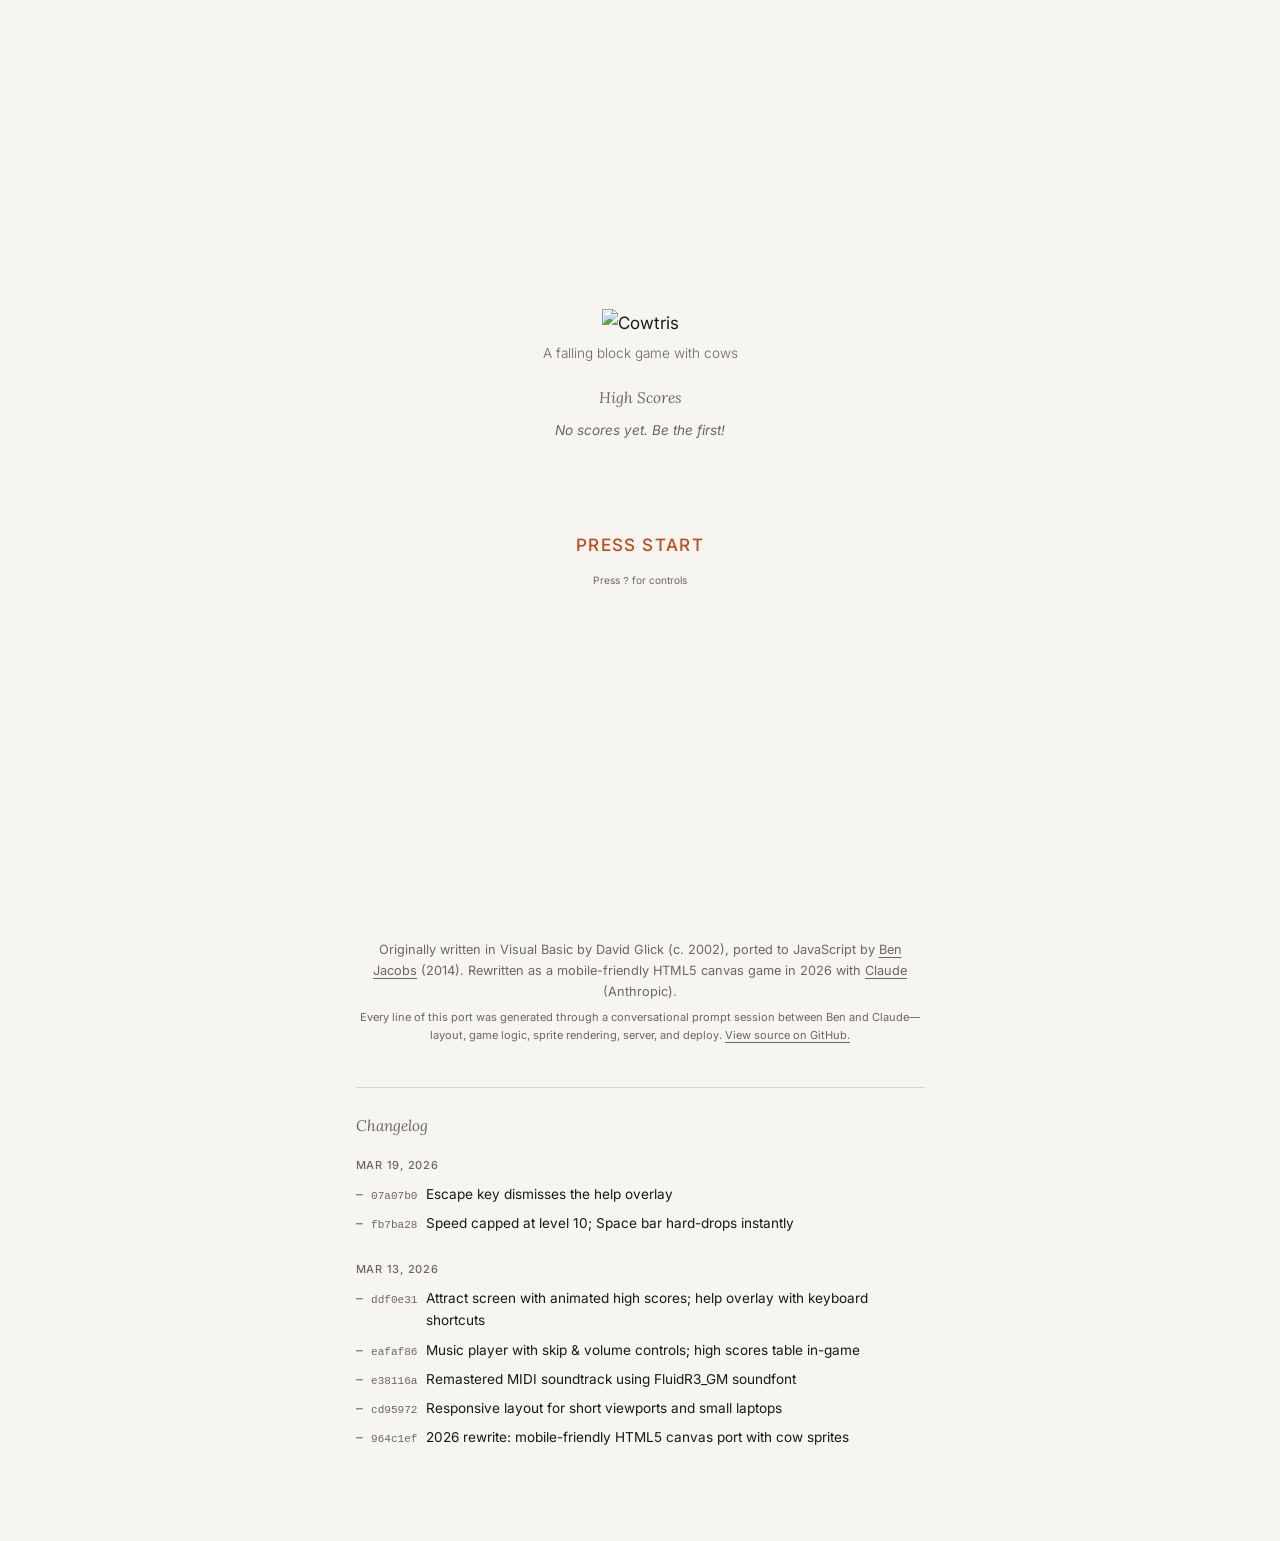
==== commit 06130b2f: "Add changelog section with links to GitHub commits" ====
--- a/web/index.html
+++ b/web/index.html
@@ -631,10 +631,20 @@
 
     /* ── Mobile: side-by-side with compact info ── */
     @media (max-width: 520px) {
-      .page { padding: 0.35rem 0.5rem 0.5rem; max-width: 100%; box-sizing: border-box; }
-      .back { margin-bottom: 0.15rem; font-size: 0.65rem; }
-      .title-img { max-width: 100px; margin-bottom: 0; }
-      .subtitle { font-size: 0.65rem; margin-bottom: 0.2rem; }
+      .page { padding: 0.25rem 0.5rem 0.35rem; max-width: 100%; box-sizing: border-box; }
+
+      /* Compact single-line header on mobile */
+      .header-row {
+        display: flex;
+        align-items: center;
+        gap: 0.4rem;
+        margin-bottom: 0.2rem;
+        flex-wrap: nowrap;
+        overflow: hidden;
+      }
+      .back { margin-bottom: 0; font-size: 0.55rem; white-space: nowrap; flex-shrink: 0; }
+      .title-img { max-width: 60px; margin-bottom: 0; flex-shrink: 0; }
+      .subtitle { font-size: 0.5rem; margin-bottom: 0; white-space: nowrap; overflow: hidden; text-overflow: ellipsis; }
 
       /* Keep side-by-side layout on mobile */
       .game-wrap {
@@ -658,21 +668,22 @@
         border-radius: 0;
       }
 
+      /* Canvas: 100dvh minus header(~25px) + btn-row(~22px) + touch controls(~185px) + footer(~18px) + gaps(~10px) = ~260px */
       canvas#game {
         width: auto !important;
-        height: calc(100vh - 270px) !important;
-        height: calc(100svh - 250px) !important;
-        height: calc(100dvh - 250px) !important;
-        max-height: 520px;
-        min-height: 180px;
+        height: calc(100vh - 275px) !important;
+        height: calc(100svh - 260px) !important;
+        height: calc(100dvh - 260px) !important;
+        max-height: 560px;
+        min-height: 200px;
         aspect-ratio: 10 / 22;
-        max-width: calc(100vw - 145px);
+        max-width: calc(100vw - 140px);
       }
 
       /* Compact side column for mobile — fixed width so layout doesn't shift */
       .side-col {
-        width: 115px;
-        min-width: 115px;
+        width: 110px;
+        min-width: 110px;
         flex: none;
         gap: 0;
       }
@@ -742,48 +753,49 @@
         order: 2;
       }
 
-      .btn-row { margin: 0.25rem 0 0; }
-      .btn { padding: 0.3rem 0.2rem; font-size: 0.6rem; }
+      .btn-row { margin: 0.2rem 0 0; }
+      .btn { padding: 0.25rem 0.2rem; font-size: 0.55rem; }
 
       .controls-hint { display: none; }
       .touch-controls {
         display: flex;
         flex-direction: column;
         align-items: center;
-        gap: 0.35rem;
-        margin-top: 0.35rem;
-      }
-      .touch-btn { width: 72px; height: 56px; border-radius: 12px; font-size: 1.5rem; }
+        gap: 0.3rem;
+        margin-top: 0.3rem;
+      }
+      .touch-btn { width: 80px; height: 60px; border-radius: 14px; font-size: 1.7rem; }
       .touch-rotate {
-        width: 232px;
+        width: 260px;
+        height: 56px;
+        font-size: 1.1rem;
+        letter-spacing: 0.04em;
+      }
+      .touch-drop {
+        width: 260px;
         height: 54px;
-        font-size: 1rem;
-        letter-spacing: 0.04em;
-      }
-      .touch-drop {
-        width: 232px;
-        height: 52px;
-        font-size: 1rem;
+        font-size: 1.1rem;
         letter-spacing: 0.05em;
       }
       .touch-row { gap: 0.5rem; }
 
-      .scoreboard { margin-top: 1rem; }
-      footer { margin-top: 1rem; font-size: 0.6rem; }
+      .scoreboard { margin-top: 0.75rem; }
+      footer { margin-top: 0.35rem; font-size: 0.5rem; line-height: 1.3; }
+      footer p:last-child { display: none; }
     }
 
     /* Very small phones (iPhone SE etc) */
     @media (max-width: 375px) {
-      .touch-btn { width: 64px; height: 52px; font-size: 1.3rem; }
-      .touch-rotate { width: 212px; height: 50px; }
-      .touch-drop { width: 212px; height: 48px; }
+      .touch-btn { width: 70px; height: 54px; font-size: 1.5rem; }
+      .touch-rotate { width: 230px; height: 52px; }
+      .touch-drop { width: 230px; height: 50px; }
     }
 
     /* Tall phones (Pro Max, etc) — give the board even more room */
     @media (max-width: 520px) and (min-height: 800px) {
       canvas#game {
-        height: calc(100dvh - 260px) !important;
-        max-height: 580px;
+        height: calc(100dvh - 265px) !important;
+        max-height: 620px;
       }
     }
 
@@ -825,6 +837,72 @@
       text-align: center;
     }
     footer a { color: inherit; text-decoration: underline; text-underline-offset: 3px; }
+
+    /* ── Changelog ── */
+    .changelog {
+      margin-top: 2.5rem;
+      border-top: 1px solid var(--border);
+      padding-top: 1.5rem;
+    }
+
+    .changelog h2 {
+      font-family: 'Lora', Georgia, serif;
+      font-size: 0.9rem;
+      font-weight: 400;
+      font-style: italic;
+      color: var(--muted);
+      margin-bottom: 1rem;
+    }
+
+    .changelog-group {
+      margin-bottom: 1.25rem;
+    }
+
+    .changelog-date {
+      font-size: 0.65rem;
+      text-transform: uppercase;
+      letter-spacing: 0.07em;
+      color: var(--muted);
+      font-weight: 500;
+      margin-bottom: 0.35rem;
+    }
+
+    .changelog-list {
+      list-style: none;
+      padding: 0;
+      margin: 0;
+    }
+
+    .changelog-list li {
+      font-size: 0.8rem;
+      color: var(--text);
+      padding: 0.2rem 0;
+      display: flex;
+      align-items: baseline;
+      gap: 0.5rem;
+    }
+
+    .changelog-list li::before {
+      content: '–';
+      color: var(--muted);
+      flex-shrink: 0;
+    }
+
+    .changelog-list a {
+      color: var(--muted);
+      text-decoration: none;
+      font-size: 0.65rem;
+      font-variant-numeric: tabular-nums;
+      font-family: monospace;
+      flex-shrink: 0;
+    }
+
+    .changelog-list a:hover { color: var(--accent); }
+
+    @media (max-width: 520px) {
+      .changelog { margin-top: 1rem; padding-top: 0.75rem; }
+    }
+
   </style>
 </head>
 <body>
@@ -873,10 +951,11 @@
 
   <div class="page">
 
-    <a class="back" href="https://benbybenjacobs.com">&larr; benbybenjacobs.com</a>
-
-    <img src="/assets/images/title.png" alt="Cowtris" class="title-img">
-    <p class="subtitle">A falling block game with cows</p>
+    <div class="header-row">
+      <a class="back" href="https://benbybenjacobs.com">&larr; benbybenjacobs.com</a>
+      <img src="/assets/images/title.png" alt="Cowtris" class="title-img">
+      <p class="subtitle">A falling block game with cows</p>
+    </div>
 
     <div class="game-wrap">
       <div class="board-col">
@@ -973,6 +1052,30 @@
       </p>
     </footer>
 
+    <section class="changelog">
+      <h2>Changelog</h2>
+
+      <div class="changelog-group">
+        <div class="changelog-date">Mar 19, 2026</div>
+        <ul class="changelog-list">
+          <li><a href="https://github.com/benmj/cowtris/commit/07a07b0" target="_blank" rel="noopener">07a07b0</a> Escape key dismisses the help overlay</li>
+          <li><a href="https://github.com/benmj/cowtris/commit/fb7ba28" target="_blank" rel="noopener">fb7ba28</a> Speed capped at level 10; Space bar hard-drops instantly</li>
+        </ul>
+      </div>
+
+      <div class="changelog-group">
+        <div class="changelog-date">Mar 13, 2026</div>
+        <ul class="changelog-list">
+          <li><a href="https://github.com/benmj/cowtris/commit/ddf0e31" target="_blank" rel="noopener">ddf0e31</a> Attract screen with animated high scores; help overlay with keyboard shortcuts</li>
+          <li><a href="https://github.com/benmj/cowtris/commit/eafaf86" target="_blank" rel="noopener">eafaf86</a> Music player with skip &amp; volume controls; high scores table in-game</li>
+          <li><a href="https://github.com/benmj/cowtris/commit/e38116a" target="_blank" rel="noopener">e38116a</a> Remastered MIDI soundtrack using FluidR3_GM soundfont</li>
+          <li><a href="https://github.com/benmj/cowtris/commit/cd95972" target="_blank" rel="noopener">cd95972</a> Responsive layout for short viewports and small laptops</li>
+          <li><a href="https://github.com/benmj/cowtris/commit/964c1ef" target="_blank" rel="noopener">964c1ef</a> 2026 rewrite: mobile-friendly HTML5 canvas port with cow sprites</li>
+        </ul>
+      </div>
+    </section>
+
+
   </div>
 
   <!-- Original sound effects -->
@@ -1250,7 +1353,7 @@
   let lastHighlightRank = -1;
 
   function getTimerInterval() {
-    return 1000 * (0.5 - (0.0472 * level));
+    return 1000 * (0.5 - (0.0472 * Math.min(level, 10)));
   }
 
   function startTimer() {
@@ -1369,10 +1472,21 @@
     // No wall kicks — matching original behavior
   }
 
-  function dropPiece() {
+  function hardDrop() {
     if (!gameInterval || paused) return;
-    // Original: sets a fast interval, not instant drop
-    dropIntervalID = setInterval(advancePiece, 10);
+    // Instant hard drop — move piece all the way to the bottom then lock
+    while (true) {
+      const provisional = cloneCow(piece);
+      provisional.cy++;
+      if (isConflicted(provisional)) break;
+      eraseCowOnCanvas(ctx, piece);
+      piece.cy++;
+      drawCowOnCanvas(ctx, piece);
+    }
+    addToBoard(piece);
+    clearDrop();
+    checkRowCompletions();
+    newPiece();
   }
 
   function softDrop() {
@@ -1493,7 +1607,7 @@
     switch (e.keyCode || e.which) {
       case 32: // Space — drop (fast advance, not instant)
         e.preventDefault();
-        if (playing && !paused && !gameOverFlag) dropPiece();
+        if (playing && !paused && !gameOverFlag) hardDrop();
         break;
       case 37: // Left
         e.preventDefault();
@@ -1530,6 +1644,13 @@
       e.preventDefault();
       toggleHelp();
     }
+    // Escape: dismiss help overlay if open
+    if (e.key === 'Escape') {
+      if (document.getElementById('helpOverlay').classList.contains('active')) {
+        e.preventDefault();
+        toggleHelp();
+      }
+    }
   });
 
   // ── Touch Controls ──
@@ -1544,7 +1665,7 @@
         case 'right':  movePieceRight(); break;
         case 'down':   softDrop(); break;
         case 'rotate': rotatePiece(); break;
-        case 'drop':   dropPiece(); break;
+        case 'drop':   hardDrop(); break;
       }
     }
 
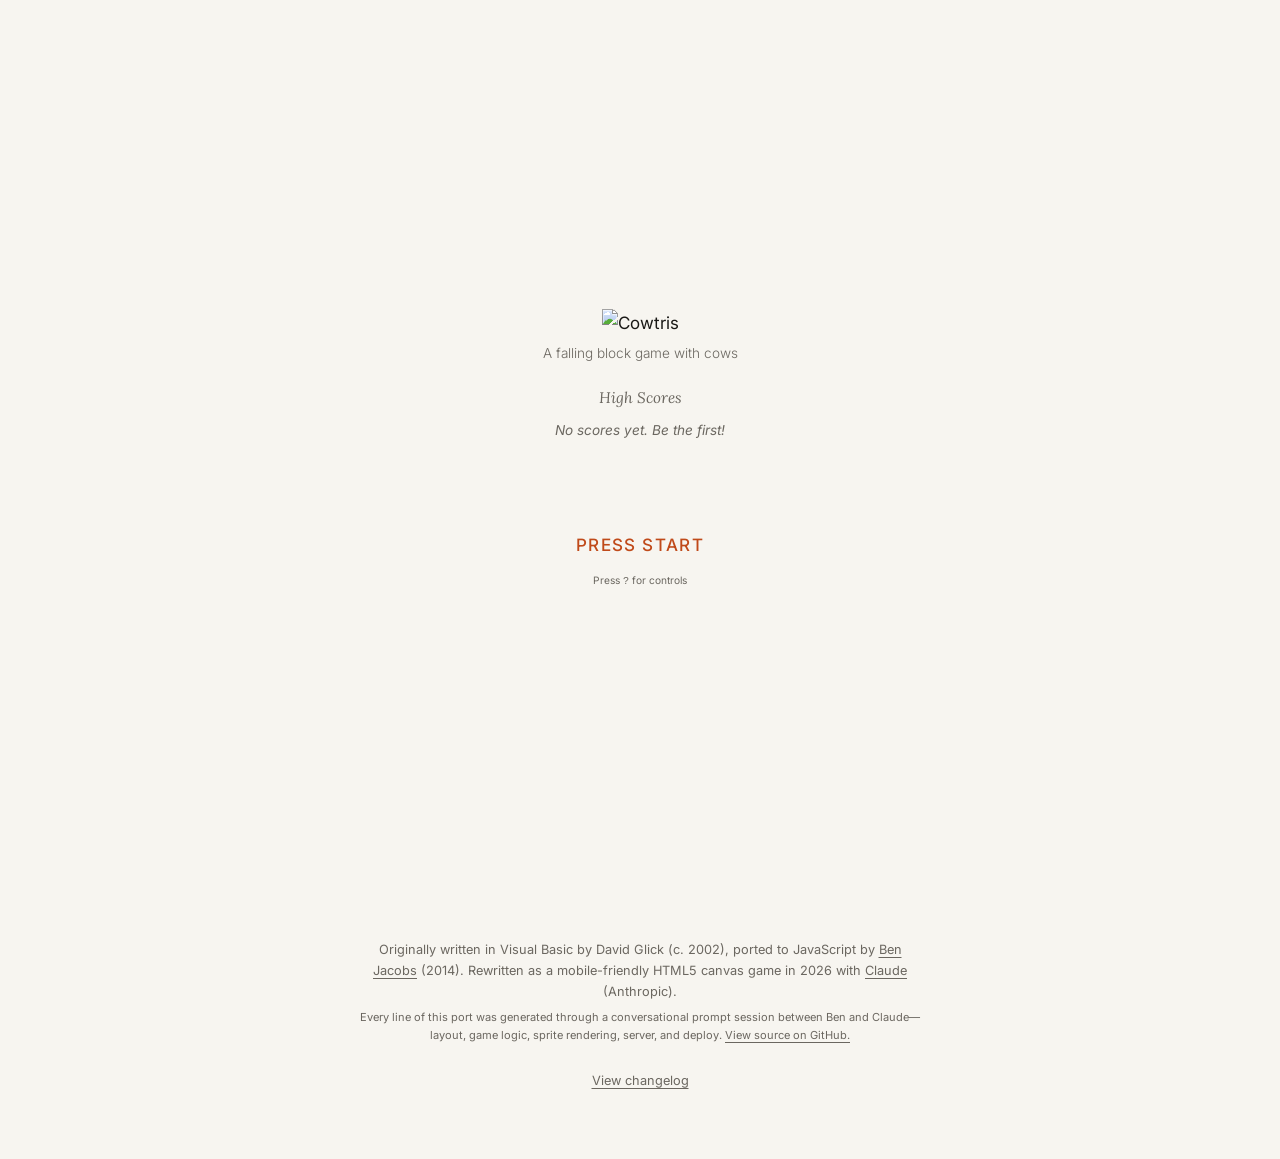
==== commit 65b91ac8: "Move changelog to separate /changelog page; add CLAUDE.md - Extract changelog to web/changelog.html " ====
--- a/web/index.html
+++ b/web/index.html
@@ -838,71 +838,6 @@
     }
     footer a { color: inherit; text-decoration: underline; text-underline-offset: 3px; }
 
-    /* ── Changelog ── */
-    .changelog {
-      margin-top: 2.5rem;
-      border-top: 1px solid var(--border);
-      padding-top: 1.5rem;
-    }
-
-    .changelog h2 {
-      font-family: 'Lora', Georgia, serif;
-      font-size: 0.9rem;
-      font-weight: 400;
-      font-style: italic;
-      color: var(--muted);
-      margin-bottom: 1rem;
-    }
-
-    .changelog-group {
-      margin-bottom: 1.25rem;
-    }
-
-    .changelog-date {
-      font-size: 0.65rem;
-      text-transform: uppercase;
-      letter-spacing: 0.07em;
-      color: var(--muted);
-      font-weight: 500;
-      margin-bottom: 0.35rem;
-    }
-
-    .changelog-list {
-      list-style: none;
-      padding: 0;
-      margin: 0;
-    }
-
-    .changelog-list li {
-      font-size: 0.8rem;
-      color: var(--text);
-      padding: 0.2rem 0;
-      display: flex;
-      align-items: baseline;
-      gap: 0.5rem;
-    }
-
-    .changelog-list li::before {
-      content: '–';
-      color: var(--muted);
-      flex-shrink: 0;
-    }
-
-    .changelog-list a {
-      color: var(--muted);
-      text-decoration: none;
-      font-size: 0.65rem;
-      font-variant-numeric: tabular-nums;
-      font-family: monospace;
-      flex-shrink: 0;
-    }
-
-    .changelog-list a:hover { color: var(--accent); }
-
-    @media (max-width: 520px) {
-      .changelog { margin-top: 1rem; padding-top: 0.75rem; }
-    }
-
   </style>
 </head>
 <body>
@@ -1052,28 +987,9 @@
       </p>
     </footer>
 
-    <section class="changelog">
-      <h2>Changelog</h2>
-
-      <div class="changelog-group">
-        <div class="changelog-date">Mar 19, 2026</div>
-        <ul class="changelog-list">
-          <li><a href="https://github.com/benmj/cowtris/commit/07a07b0" target="_blank" rel="noopener">07a07b0</a> Escape key dismisses the help overlay</li>
-          <li><a href="https://github.com/benmj/cowtris/commit/fb7ba28" target="_blank" rel="noopener">fb7ba28</a> Speed capped at level 10; Space bar hard-drops instantly</li>
-        </ul>
-      </div>
-
-      <div class="changelog-group">
-        <div class="changelog-date">Mar 13, 2026</div>
-        <ul class="changelog-list">
-          <li><a href="https://github.com/benmj/cowtris/commit/ddf0e31" target="_blank" rel="noopener">ddf0e31</a> Attract screen with animated high scores; help overlay with keyboard shortcuts</li>
-          <li><a href="https://github.com/benmj/cowtris/commit/eafaf86" target="_blank" rel="noopener">eafaf86</a> Music player with skip &amp; volume controls; high scores table in-game</li>
-          <li><a href="https://github.com/benmj/cowtris/commit/e38116a" target="_blank" rel="noopener">e38116a</a> Remastered MIDI soundtrack using FluidR3_GM soundfont</li>
-          <li><a href="https://github.com/benmj/cowtris/commit/cd95972" target="_blank" rel="noopener">cd95972</a> Responsive layout for short viewports and small laptops</li>
-          <li><a href="https://github.com/benmj/cowtris/commit/964c1ef" target="_blank" rel="noopener">964c1ef</a> 2026 rewrite: mobile-friendly HTML5 canvas port with cow sprites</li>
-        </ul>
-      </div>
-    </section>
+    <p style="margin-top:1.5rem; font-size:0.75rem; text-align:center;">
+      <a href="/changelog" style="color:var(--muted); text-decoration:underline; text-underline-offset:3px;">View changelog</a>
+    </p>
 
 
   </div>
